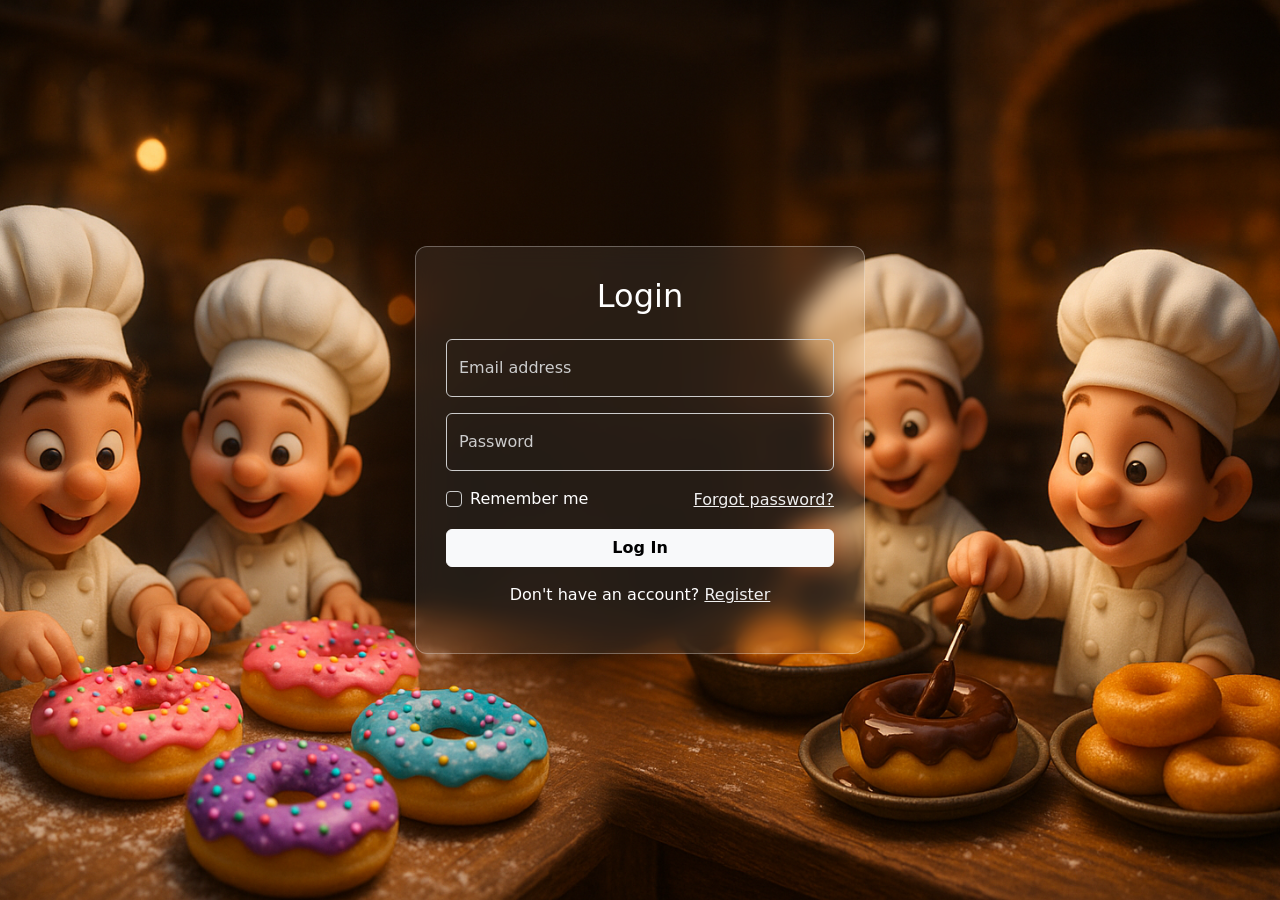
==== pages/login.html @ ed0c0b2c "add holy donuts full project" ====
<!DOCTYPE html>
<html lang="en">

<head>
  <meta charset="UTF-8" />
  <meta name="viewport" content="width=device-width, initial-scale=1.0" />
  <title>Sign in to Holy Donuts</title>

  <link href="https://cdn.jsdelivr.net/npm/bootstrap@5.0.2/dist/css/bootstrap.min.css" rel="stylesheet">
  <link rel="stylesheet" href="../css/login.css">
</head>

<body>
  <div class="container d-flex justify-content-center align-items-center min-vh-100">

    <div class="glass-card">
      <!-- part login-->
      <form action="#">
        <h2 class="text-center mb-4">Login</h2>
        <!-- email -->
        <div class="form-floating mb-3">
          <input type="email" class="form-control" id="email" placeholder="name@example.com" required>
          <label for="email">Email address</label>
        </div>

        <!-- password-->
        <div class="form-floating mb-3">
          <input type="password" class="form-control" id="password" placeholder="Password" required>
          <label for="password">Password</label>
        </div>

        <!-- remember me-->
        <div class="d-flex justify-content-between align-items-center mb-3 flex-wrap gap-2">
          <div class="form-check">
            <input class="form-check-input" type="checkbox" id="remember">
            <label class="form-check-label" for="remember">Remember me</label>
          </div>
          <a href="#">Forgot password?</a> <!-- رابط استعادة الباسورد -->
        </div>

        <!--login bottom -->
        <div class="d-grid mb-3">
          <button type="submit" class="btn btn-light fw-bold">Log In</button>
        </div>

        <!--link register page-->
        <div class="text-center">
          <p>Don't have an account? <a href="./register.html">Register</a></p>
        </div>
      </form>
    </div>
  </div>

  <script src="https://cdn.jsdelivr.net/npm/bootstrap@5.0.2/dist/js/bootstrap.bundle.min.js"></script>
  <script type="module" src="../js/login.js"></script>
  <script src="../js/navbar.js"></script>
</body>

</html>
---- css/login.css ----
/*  page background */
body {
    background: url('../images/backg2.png') center/cover no-repeat fixed;
    min-height: 100vh;
}

/*  form */
.glass-card {
    background: rgba(255, 255, 255, 0.08);
    backdrop-filter: blur(12px);
    -webkit-backdrop-filter: blur(12px);
    border-radius: 12px;
    padding: 30px;
    width: 100%;
    max-width: 400px;
    color: white;
    border: 1px solid rgba(255, 255, 255, 0.3);
}

.form-control,
.form-check-input {
    background-color: transparent;
    color: #fff;
    border-color: #ccc;
}

.form-control::placeholder {
    color: #ddd;
}

.form-floating>label {
    color: #ccc;
}

.form-check-label {
    color: #fff;
}

a {
    color: #f0f0f0;
}

a:hover {
    text-decoration: underline;
}

button {
    transition: all 0.3s ease;
}

button:hover {
    transform: scale(1.03);
    background-color: rgba(255, 255, 255, 0.25);
    color: white;
    border: 1px solid white;
}

/*  تحسين المظهر في الشاشات الصغيرة   */
@media (max-width: 576px) {
    .glass-card {
        padding: 20px;
        margin: 0 10px;
    }
}

/* تحسينات إضافية للشاشات المتوسطة   */
@media (min-width: 577px) and (max-width: 768px) {
    .glass-card {
        padding: 25px;
    }
}

/*  تحسينات للشاشات الكبيرة جداً  */
@media (min-width: 1200px) {
    .glass-card {
        max-width: 450px;
    }
}
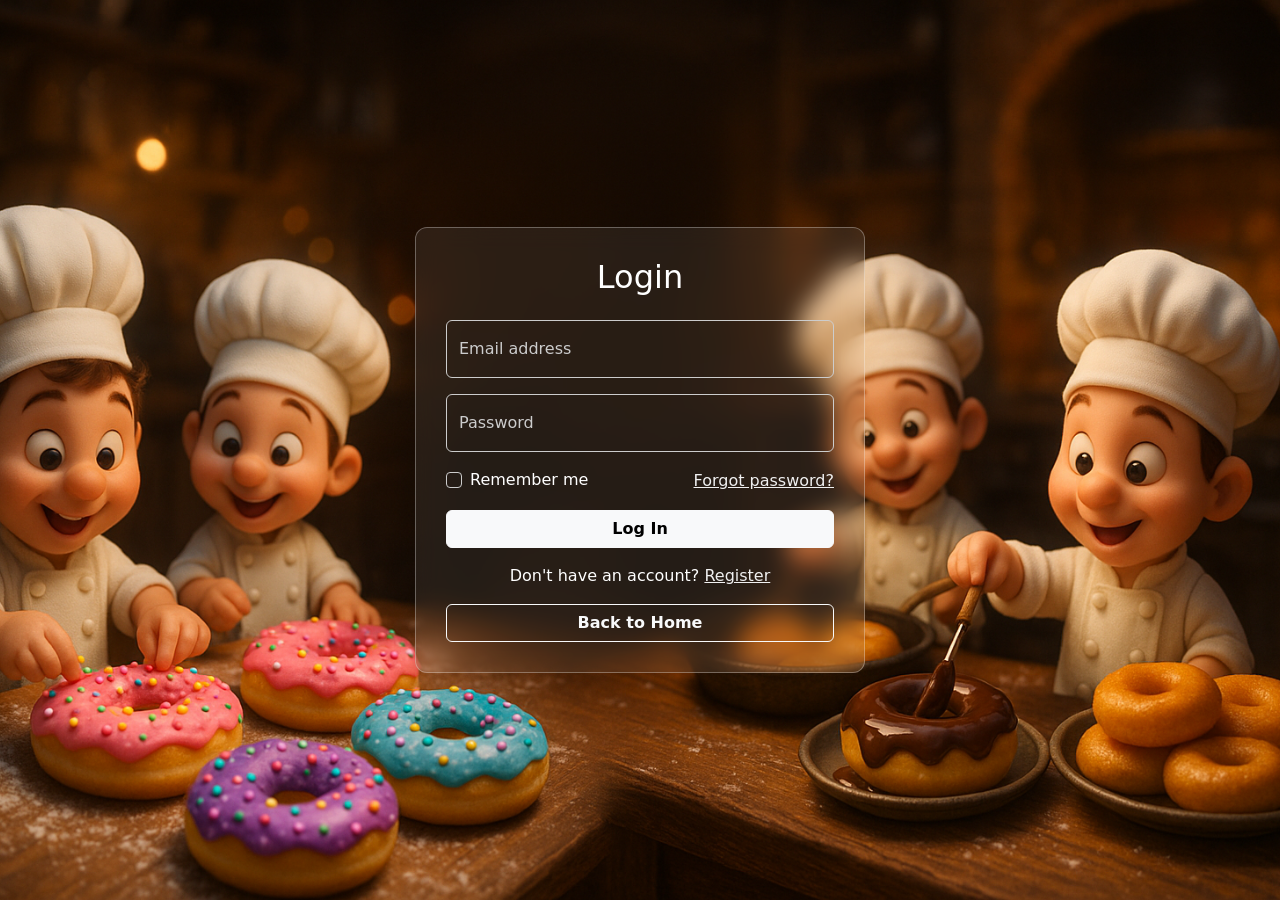
==== commit 4cc99b74: "small updates" ====
--- a/pages/login.html
+++ b/pages/login.html
@@ -44,8 +44,13 @@
         </div>
 
         <!--link register page-->
-        <div class="text-center">
+        <div class="text-center mb-3">
           <p>Don't have an account? <a href="./register.html">Register</a></p>
+        </div>
+
+        <!--Back to home-->
+        <div class="d-grid">
+          <a href="../index.html" class="btn btn-outline-light fw-bold">Back to Home</a>
         </div>
       </form>
     </div>
